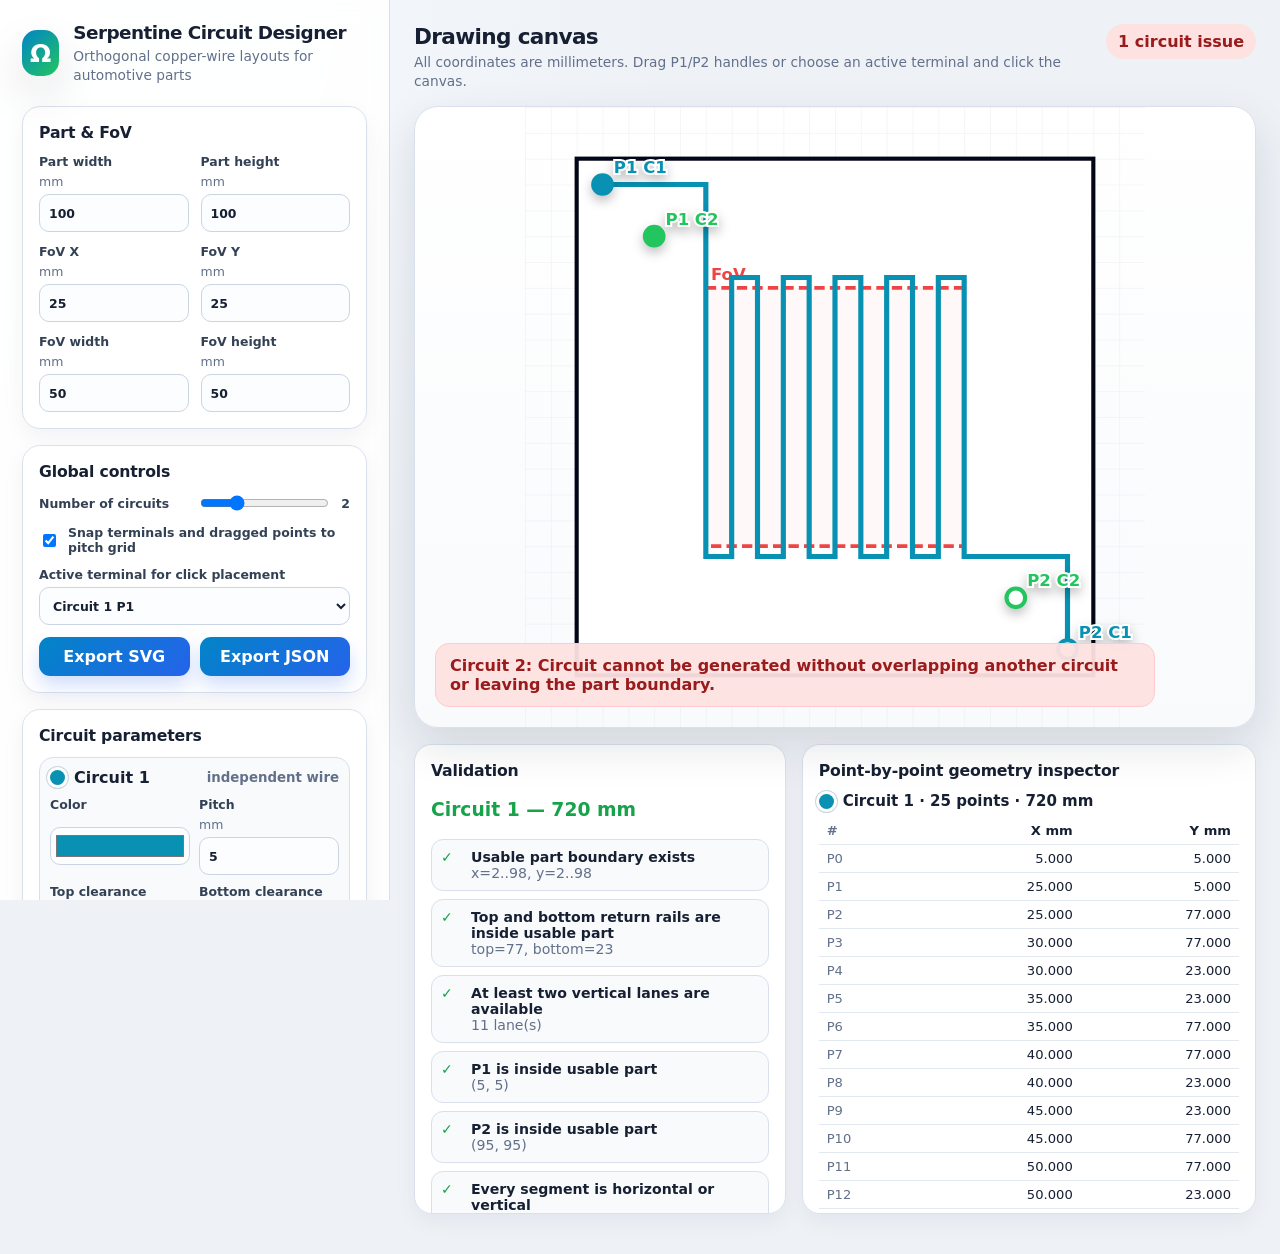
==== index.html @ d3682249 "Build static serpentine circuit designer" ====
<!doctype html>
<html lang="en">
<head>
  <meta charset="utf-8" />
  <meta name="viewport" content="width=device-width, initial-scale=1" />
  <title>Orthogonal Serpentine Copper Circuit Designer</title>
  <link rel="stylesheet" href="style.css" />
</head>
<body>
  <div class="app-shell">
    <aside class="sidebar" aria-label="Design parameters">
      <div class="brand">
        <div class="brand-mark">Ω</div>
        <div>
          <h1>Serpentine Circuit Designer</h1>
          <p>Orthogonal copper-wire layouts for automotive parts</p>
        </div>
      </div>

      <section class="panel">
        <h2>Part &amp; FoV</h2>
        <div class="grid two">
          <label>Part width <span>mm</span><input id="partWidth" type="number" min="10" step="1" value="100"></label>
          <label>Part height <span>mm</span><input id="partHeight" type="number" min="10" step="1" value="100"></label>
          <label>FoV X <span>mm</span><input id="fovX" type="number" step="1" value="25"></label>
          <label>FoV Y <span>mm</span><input id="fovY" type="number" step="1" value="25"></label>
          <label>FoV width <span>mm</span><input id="fovWidth" type="number" min="1" step="1" value="50"></label>
          <label>FoV height <span>mm</span><input id="fovHeight" type="number" min="1" step="1" value="50"></label>
        </div>
      </section>

      <section class="panel">
        <h2>Global controls</h2>
        <label class="inline">Number of circuits
          <input id="circuitCount" type="range" min="1" max="5" step="1" value="2">
          <strong id="circuitCountValue">2</strong>
        </label>
        <label class="toggle"><input id="snapToGrid" type="checkbox" checked> Snap terminals and dragged points to pitch grid</label>
        <label>Active terminal for click placement
          <select id="activeTerminal"></select>
        </label>
        <div class="actions">
          <button id="exportSvg" type="button">Export SVG</button>
          <button id="exportJson" type="button">Export JSON</button>
        </div>
      </section>

      <section class="panel">
        <h2>Circuit parameters</h2>
        <div id="circuitControls" class="circuit-controls"></div>
      </section>
    </aside>

    <main class="workspace">
      <header class="topbar">
        <div>
          <h2>Drawing canvas</h2>
          <p>All coordinates are millimeters. Drag P1/P2 handles or choose an active terminal and click the canvas.</p>
        </div>
        <div id="statusPill" class="status-pill">Ready</div>
      </header>

      <section class="canvas-card">
        <svg id="drawing" role="img" aria-label="Serpentine circuit drawing" tabindex="0"></svg>
        <div id="canvasMessage" class="canvas-message" hidden></div>
      </section>

      <section class="details-grid">
        <article class="panel validation-panel">
          <h2>Validation</h2>
          <div id="validationList"></div>
        </article>
        <article class="panel inspector-panel">
          <h2>Point-by-point geometry inspector</h2>
          <div id="geometryInspector"></div>
        </article>
      </section>
    </main>
  </div>

  <template id="circuitTemplate">
    <details class="circuit-card" open>
      <summary><span class="swatch"></span><strong></strong><small></small></summary>
      <div class="grid two compact">
        <label>Color<input data-key="color" type="color"></label>
        <label>Pitch <span>mm</span><input data-key="pitch" type="number" min="0.5" step="0.5"></label>
        <label>Top clearance <span>mm</span><input data-key="topReturnClearance" type="number" min="0" step="0.5"></label>
        <label>Bottom clearance <span>mm</span><input data-key="bottomReturnClearance" type="number" min="0" step="0.5"></label>
        <label>Left clearance <span>mm</span><input data-key="leftClearance" type="number" min="0" step="0.5"></label>
        <label>Right clearance <span>mm</span><input data-key="rightClearance" type="number" min="0" step="0.5"></label>
        <label>Min wall <span>mm</span><input data-key="minWallDistance" type="number" min="0" step="0.5"></label>
        <label>Wire spacing <span>mm</span><input data-key="minDistanceToOtherWires" type="number" min="0" step="0.5"></label>
        <label>Visual thickness <span>mm</span><input data-key="wireVisualThickness" type="number" min="0.2" step="0.2"></label>
        <label>P1 X <span>mm</span><input data-key="p1x" type="number" step="0.5"></label>
        <label>P1 Y <span>mm</span><input data-key="p1y" type="number" step="0.5"></label>
        <label>P2 X <span>mm</span><input data-key="p2x" type="number" step="0.5"></label>
        <label>P2 Y <span>mm</span><input data-key="p2y" type="number" step="0.5"></label>
      </div>
    </details>
  </template>

  <script src="app.js"></script>
</body>
</html>
---- style.css ----
:root {
  color-scheme: light;
  --bg: #eef2f7;
  --panel: #ffffff;
  --ink: #172033;
  --muted: #62708a;
  --line: #d9e0ec;
  --accent: #0ea5e9;
  --danger: #ef4444;
  --ok: #16a34a;
  --warn: #f59e0b;
  --shadow: 0 18px 45px rgba(15, 23, 42, 0.12);
}
* { box-sizing: border-box; }
body {
  margin: 0;
  font-family: Inter, ui-sans-serif, system-ui, -apple-system, BlinkMacSystemFont, "Segoe UI", sans-serif;
  background: radial-gradient(circle at top left, #f8fbff 0, var(--bg) 42rem);
  color: var(--ink);
}
.app-shell { min-height: 100vh; display: grid; grid-template-columns: minmax(330px, 390px) 1fr; }
.sidebar { height: 100vh; overflow: auto; padding: 22px; background: rgba(255,255,255,0.9); border-right: 1px solid var(--line); backdrop-filter: blur(14px); }
.brand { display: flex; gap: 14px; align-items: center; margin-bottom: 22px; }
.brand-mark { width: 46px; height: 46px; border-radius: 15px; display: grid; place-items: center; font-size: 25px; font-weight: 800; color: white; background: linear-gradient(135deg, #0284c7, #22c55e); box-shadow: var(--shadow); }
h1, h2, p { margin: 0; }
h1 { font-size: 1.15rem; letter-spacing: -0.03em; }
.brand p, .topbar p { color: var(--muted); font-size: .86rem; margin-top: 4px; line-height: 1.35; }
.panel { background: var(--panel); border: 1px solid var(--line); border-radius: 18px; box-shadow: 0 8px 22px rgba(15, 23, 42, 0.05); padding: 16px; margin-bottom: 16px; }
.panel h2 { font-size: .98rem; margin-bottom: 12px; letter-spacing: -0.01em; }
.grid { display: grid; gap: 12px; }
.grid.two { grid-template-columns: 1fr 1fr; }
.grid.compact { gap: 9px; }
label { display: grid; gap: 5px; color: #334155; font-size: .78rem; font-weight: 700; }
label span { color: var(--muted); font-weight: 500; }
input, select, button { font: inherit; }
input[type="number"], input[type="color"], select { width: 100%; min-height: 38px; border: 1px solid #cbd5e1; border-radius: 10px; padding: 7px 9px; background: #fbfdff; color: var(--ink); }
input[type="color"] { padding: 3px; }
input:focus, select:focus { outline: 2px solid rgba(14,165,233,.25); border-color: var(--accent); }
.inline { grid-template-columns: 1fr auto auto; align-items: center; gap: 10px; }
.toggle { display: flex; align-items: center; gap: 9px; font-weight: 650; margin: 12px 0; }
.actions { display: grid; grid-template-columns: 1fr 1fr; gap: 10px; margin-top: 12px; }
button { cursor: pointer; border: 0; border-radius: 11px; color: white; padding: 10px 12px; font-weight: 800; background: linear-gradient(135deg, #0284c7, #2563eb); box-shadow: 0 10px 18px rgba(37, 99, 235, .2); }
button:hover { filter: brightness(1.05); }
.circuit-controls { display: grid; gap: 10px; }
.circuit-card { border: 1px solid var(--line); border-radius: 14px; padding: 10px; background: #f8fafc; }
.circuit-card summary { cursor: pointer; display: flex; align-items: center; gap: 9px; list-style: none; margin-bottom: 10px; }
.circuit-card summary::-webkit-details-marker { display: none; }
.swatch { width: 15px; height: 15px; border-radius: 50%; box-shadow: 0 0 0 3px white, 0 0 0 4px #cbd5e1; }
.circuit-card small { margin-left: auto; color: var(--muted); font-weight: 700; }
.workspace { min-width: 0; padding: 24px; }
.topbar { display: flex; align-items: flex-start; justify-content: space-between; gap: 18px; margin-bottom: 16px; }
.topbar h2 { font-size: 1.35rem; letter-spacing: -0.03em; }
.status-pill { border-radius: 999px; padding: 8px 12px; background: #dcfce7; color: #166534; font-weight: 850; white-space: nowrap; }
.status-pill.error { background: #fee2e2; color: #991b1b; }
.canvas-card { position: relative; min-height: 620px; border: 1px solid var(--line); border-radius: 24px; background: linear-gradient(180deg, #fff, #f8fafc); box-shadow: var(--shadow); overflow: hidden; }
#drawing { width: 100%; height: 620px; display: block; touch-action: none; }
.canvas-message { position: absolute; left: 20px; bottom: 20px; max-width: min(720px, calc(100% - 40px)); border-radius: 14px; padding: 12px 14px; color: #991b1b; background: rgba(254,226,226,.95); border: 1px solid #fecaca; font-weight: 750; }
.details-grid { display: grid; grid-template-columns: minmax(320px, .9fr) minmax(420px, 1.1fr); gap: 16px; margin-top: 16px; align-items: start; }
.validation-panel, .inspector-panel { max-height: 470px; overflow: auto; }
.check-list { display: grid; gap: 8px; }
.check { display: grid; grid-template-columns: 22px 1fr; gap: 8px; align-items: start; border: 1px solid var(--line); border-radius: 12px; padding: 9px; background: #f8fafc; font-size: .88rem; }
.check.pass .icon { color: var(--ok); }
.check.fail .icon { color: var(--danger); }
.check.warn .icon { color: var(--warn); }
.check b { display: block; }
.check span { color: var(--muted); }
.inspector-circuit { margin-bottom: 14px; }
.inspector-circuit h3 { display: flex; align-items: center; gap: 9px; font-size: .94rem; margin: 0 0 7px; }
.points-table { width: 100%; border-collapse: collapse; font-variant-numeric: tabular-nums; font-size: .82rem; }
.points-table th, .points-table td { border-bottom: 1px solid #e2e8f0; padding: 6px 8px; text-align: right; }
.points-table th:first-child, .points-table td:first-child { text-align: left; color: var(--muted); }
.svg-label { font-size: 3.2px; font-weight: 900; paint-order: stroke; stroke: white; stroke-width: .8px; }
.terminal { cursor: grab; filter: drop-shadow(0 1px 1px rgba(0,0,0,.25)); }
.terminal.active { stroke: #111827; stroke-width: 1; }
.grid-line { stroke: #e2e8f0; stroke-width: .15; }
@media (max-width: 980px) {
  .app-shell { grid-template-columns: 1fr; }
  .sidebar { height: auto; }
  .details-grid { grid-template-columns: 1fr; }
}
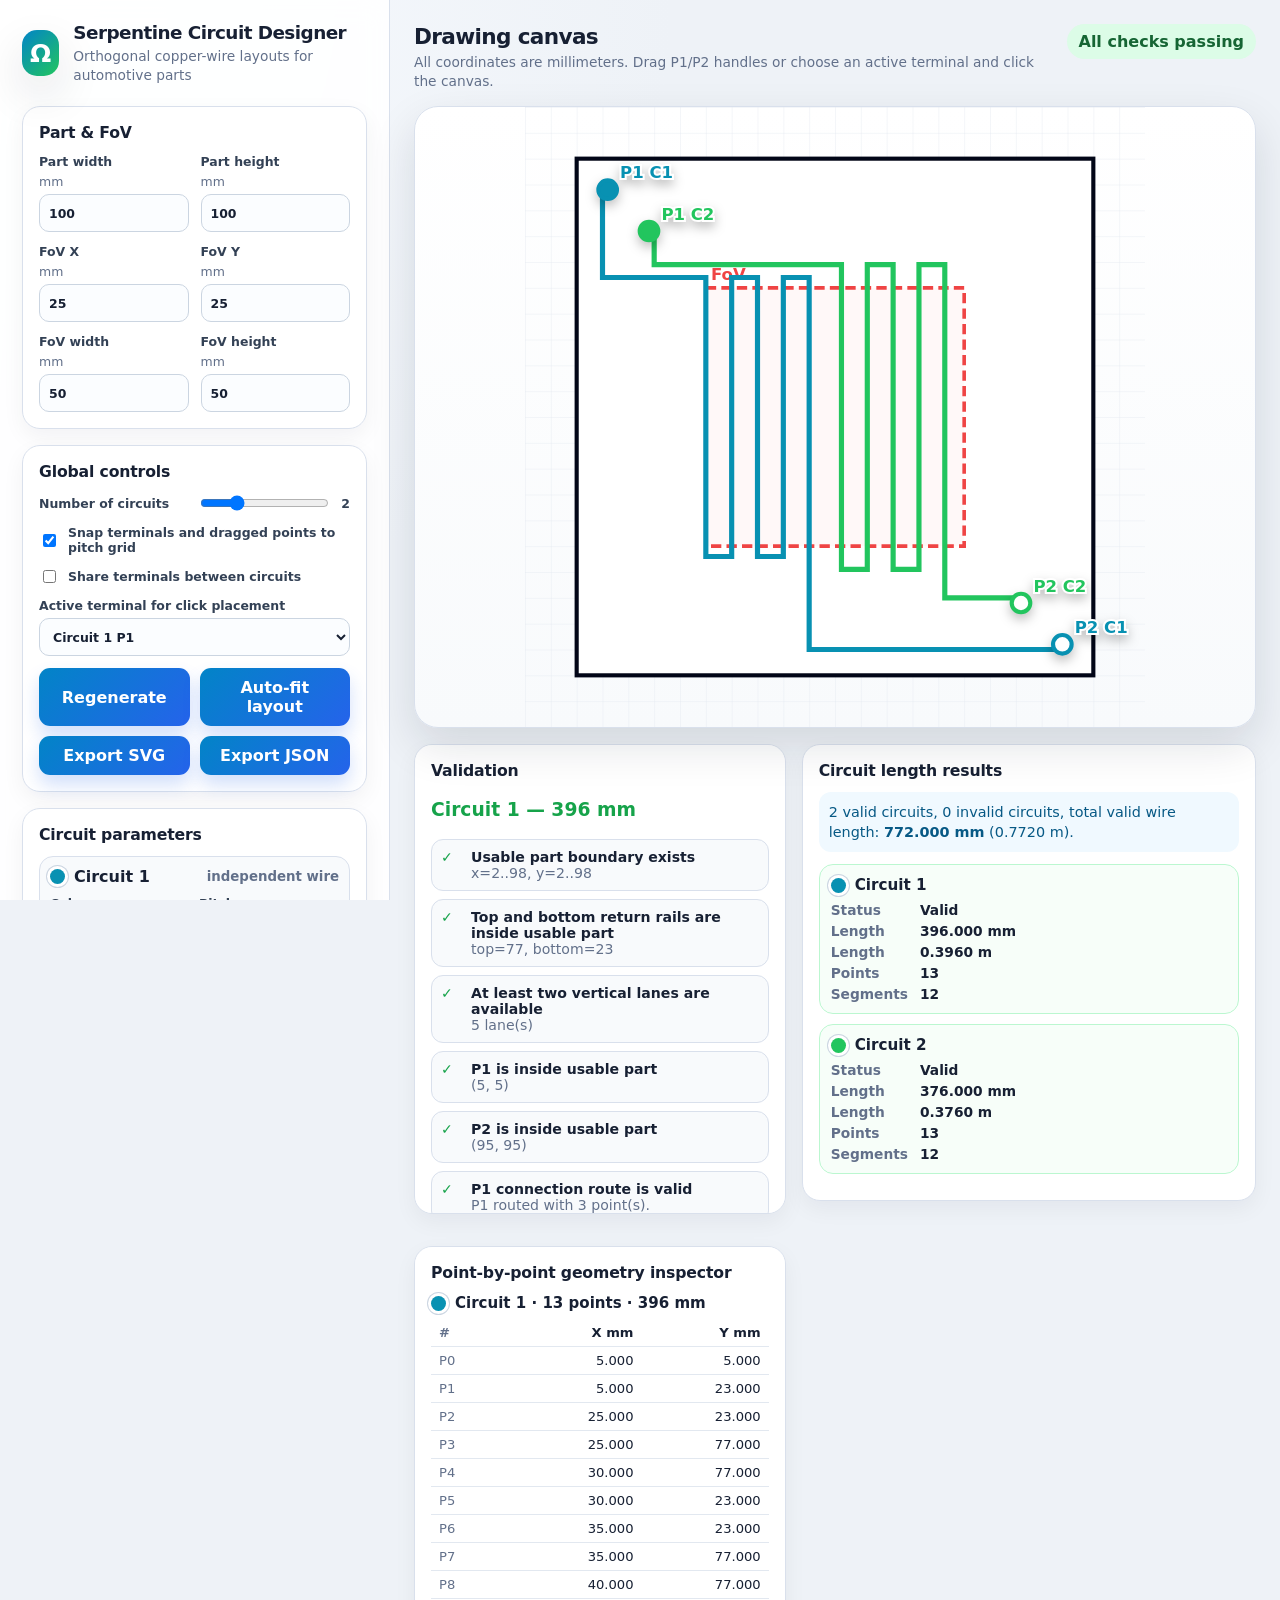
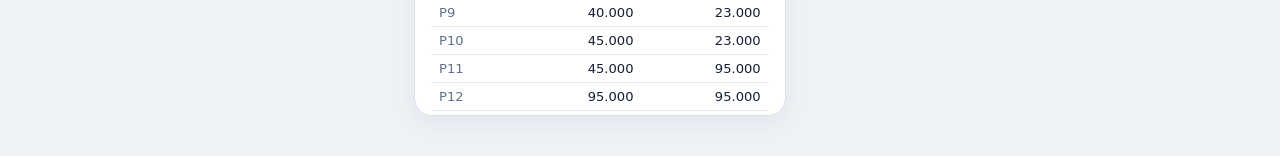
==== commit c01cfa2b: "Improve terminal routing and layout repair" ====
--- a/index.html
+++ b/index.html
@@ -36,13 +36,17 @@
           <strong id="circuitCountValue">2</strong>
         </label>
         <label class="toggle"><input id="snapToGrid" type="checkbox" checked> Snap terminals and dragged points to pitch grid</label>
+        <label class="toggle"><input id="shareTerminals" type="checkbox"> Share terminals between circuits</label>
         <label>Active terminal for click placement
           <select id="activeTerminal"></select>
         </label>
-        <div class="actions">
+        <div class="actions four">
+          <button id="regenerateLayout" type="button">Regenerate</button>
+          <button id="autoFitLayout" type="button">Auto-fit layout</button>
           <button id="exportSvg" type="button">Export SVG</button>
           <button id="exportJson" type="button">Export JSON</button>
         </div>
+        <div id="autoFitSummary" class="auto-fit-summary" hidden></div>
       </section>
 
       <section class="panel">
@@ -69,6 +73,10 @@
         <article class="panel validation-panel">
           <h2>Validation</h2>
           <div id="validationList"></div>
+        </article>
+        <article class="panel length-panel">
+          <h2>Circuit length results</h2>
+          <div id="lengthResults"></div>
         </article>
         <article class="panel inspector-panel">
           <h2>Point-by-point geometry inspector</h2>
--- a/style.css
+++ b/style.css
@@ -78,3 +78,18 @@
   .sidebar { height: auto; }
   .details-grid { grid-template-columns: 1fr; }
 }
+.actions.four { grid-template-columns: 1fr 1fr; }
+.auto-fit-summary { margin-top: 12px; border: 1px solid #bae6fd; background: #eff6ff; color: #075985; border-radius: 12px; padding: 10px; font-size: .84rem; font-weight: 700; line-height: 1.45; }
+.length-panel { max-height: 470px; overflow: auto; }
+.length-summary { margin: 0 0 12px; padding: 10px; border-radius: 12px; background: #f0f9ff; color: #075985; font-size: .9rem; line-height: 1.4; }
+.length-card { border: 1px solid var(--line); border-radius: 14px; padding: 11px; margin-bottom: 10px; background: #f8fafc; }
+.length-card.valid { border-color: #bbf7d0; background: #f7fef9; }
+.length-card.invalid { border-color: #fecaca; background: #fff7f7; }
+.length-card h3 { display: flex; align-items: center; gap: 9px; margin: 0 0 8px; font-size: .95rem; }
+.length-card dl { display: grid; grid-template-columns: auto 1fr; gap: 5px 12px; margin: 0; font-size: .86rem; }
+.length-card dt { color: var(--muted); font-weight: 800; }
+.length-card dd { margin: 0; font-weight: 750; }
+.terminal.shared { cursor: grab; }
+@media (min-width: 1300px) {
+  .details-grid { grid-template-columns: minmax(300px, .8fr) minmax(300px, .8fr) minmax(420px, 1.1fr); }
+}
